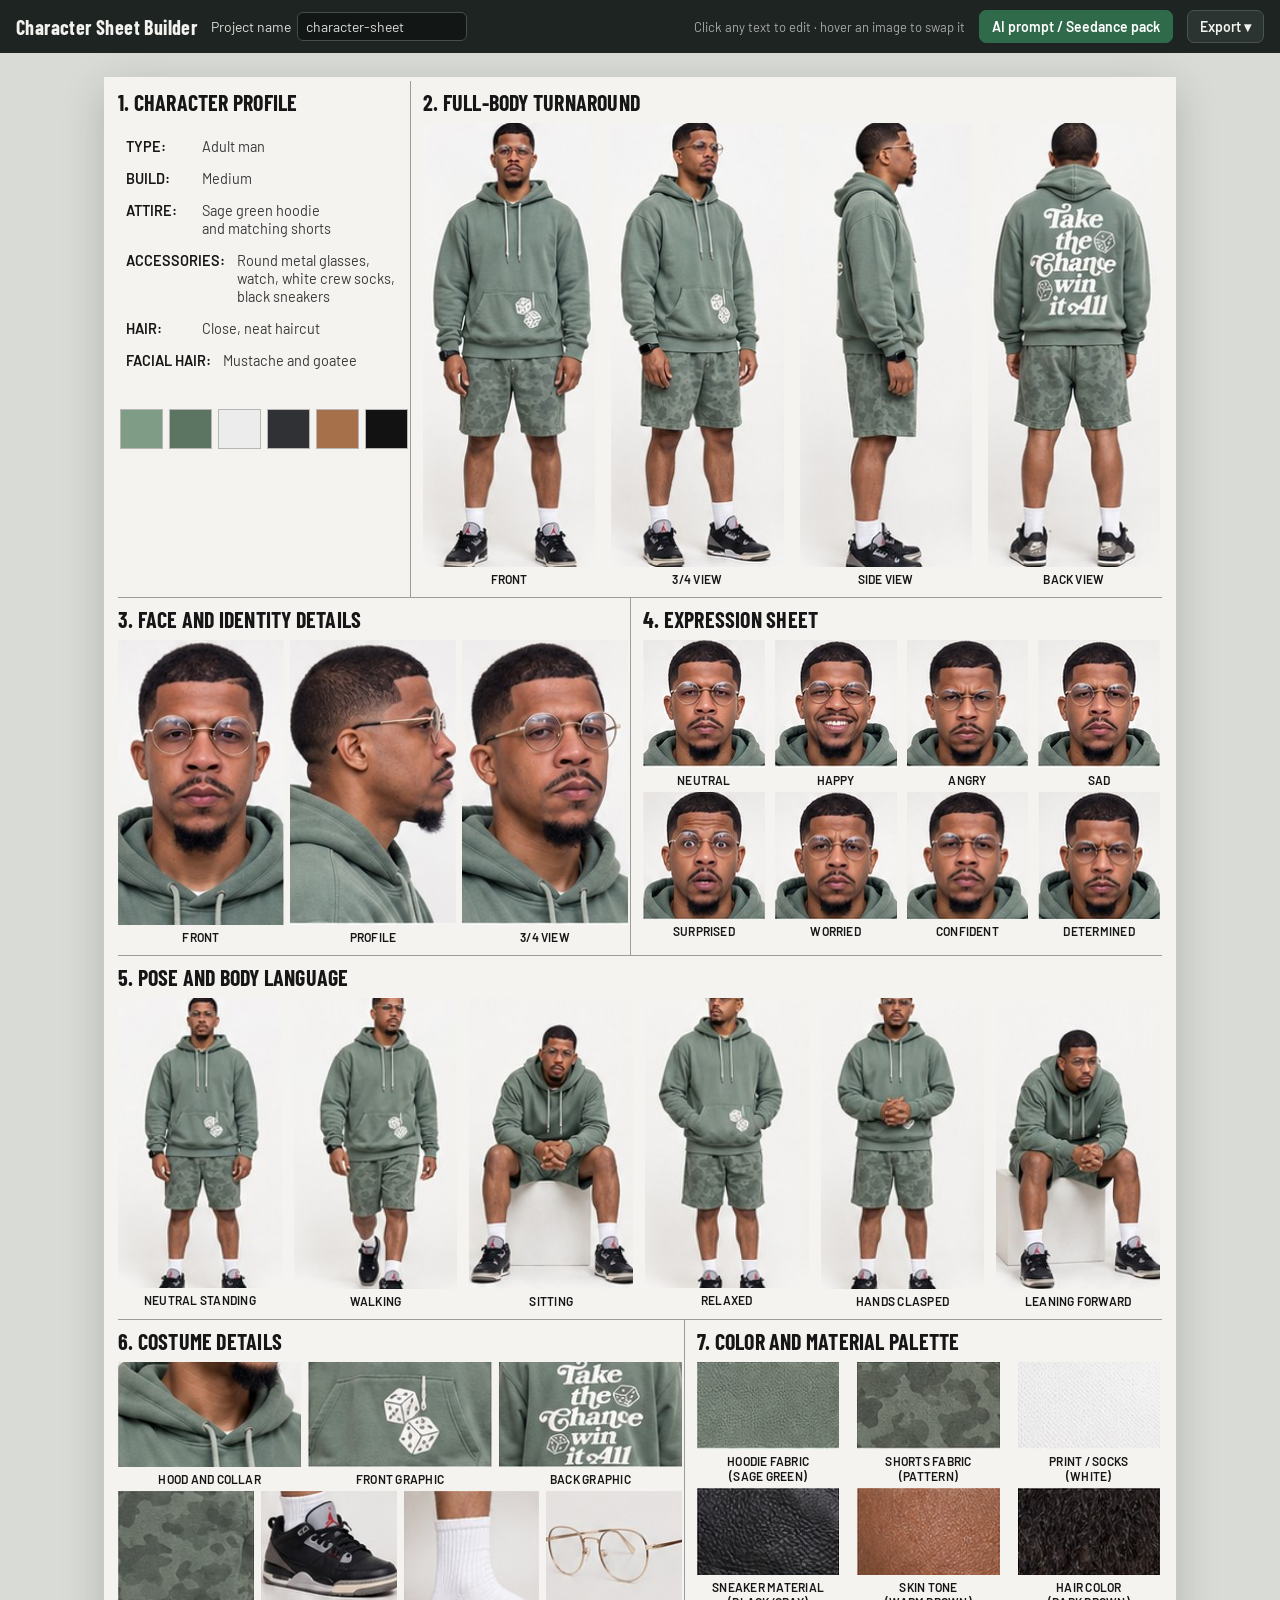
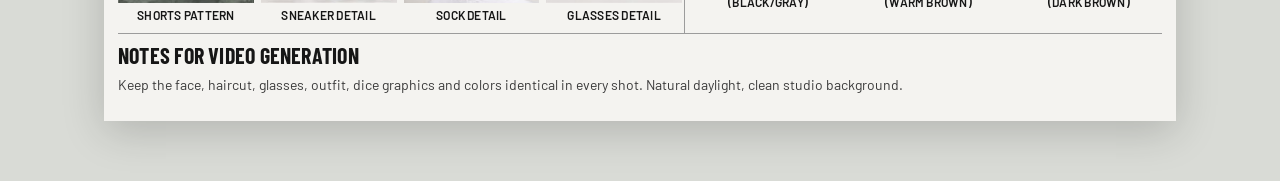
==== character-sheet/index.html @ 3747bf1c "Add editable character reference sheet builder Browser-editable character sheet with swappable image" ====
<!doctype html>
<html lang="en">
<head>
<meta charset="utf-8">
<meta name="viewport" content="width=device-width, initial-scale=1">
<title>Character Sheet Builder</title>
<link rel="preconnect" href="https://fonts.googleapis.com">
<link rel="preconnect" href="https://fonts.gstatic.com" crossorigin>
<link href="https://fonts.googleapis.com/css2?family=Barlow+Condensed:wght@500;600;700&family=Barlow:wght@400;500;600&display=swap" rel="stylesheet">
<link rel="stylesheet" href="styles.css">
</head>
<body>

<!-- ============ TOOLBAR (hidden in PDF / PNG exports) ============ -->
<header class="toolbar no-export">
  <div class="tb-left">
    <strong class="brand">Character Sheet Builder</strong>
    <label class="name-field">Project name
      <input id="projectName" type="text" value="character-sheet" spellcheck="false">
    </label>
  </div>
  <div class="tb-right">
    <span class="hint">Click any text to edit · hover an image to swap it</span>
    <button id="btnPrompt" class="primary">AI prompt / Seedance pack</button>
    <div class="menu">
      <button class="menu-btn">Export ▾</button>
      <div class="menu-list">
        <button id="btnPdf">PDF (Save as PDF)</button>
        <button id="btnPng">PNG image of the sheet</button>
        <button id="btnZip">AI pack (.zip: prompt + JSON + images)</button>
        <hr>
        <button id="btnSave">Save project (.json)</button>
        <button id="btnLoad">Open project (.json)</button>
        <hr>
        <button id="btnReset" class="danger">Reset to template</button>
      </div>
    </div>
  </div>
  <input id="projectFile" type="file" accept=".json,application/json" hidden>
</header>

<main class="stage">
<!-- ===================================================================
     THE SHEET
     - Any element with data-k is editable text (the key is used for saving).
     - Any <figure class="slot"> is a swappable image. Change src to point
       at a different file in /assets if you want a new default image.
     =================================================================== -->
<article id="sheet" class="sheet">

  <!-- ROW 1 : profile + turnaround -->
  <section class="row row-1">
    <div class="cell profile" data-section>
      <h2 data-k="s1-title">1. CHARACTER PROFILE</h2>
      <dl class="profile-list">
        <div><dt data-k="p1-l">TYPE:</dt><dd data-k="p1-v">Adult man</dd></div>
        <div><dt data-k="p2-l">BUILD:</dt><dd data-k="p2-v">Medium</dd></div>
        <div><dt data-k="p3-l">ATTIRE:</dt><dd data-k="p3-v">Sage green hoodie<br>and matching shorts</dd></div>
        <div><dt data-k="p4-l">ACCESSORIES:</dt><dd data-k="p4-v">Round metal glasses, watch, white crew socks, black sneakers</dd></div>
        <div><dt data-k="p5-l">HAIR:</dt><dd data-k="p5-v">Close, neat haircut</dd></div>
        <div><dt data-k="p6-l">FACIAL HAIR:</dt><dd data-k="p6-v">Mustache and goatee</dd></div>
      </dl>
      <div class="swatches" title="Click a swatch to change its color">
        <label><input type="color" data-c="c1" value="#7f9c87"></label>
        <label><input type="color" data-c="c2" value="#5c7562"></label>
        <label><input type="color" data-c="c3" value="#ececec"></label>
        <label><input type="color" data-c="c4" value="#303134"></label>
        <label><input type="color" data-c="c5" value="#a6704a"></label>
        <label><input type="color" data-c="c6" value="#121212"></label>
      </div>
    </div>

    <div class="cell" data-section>
      <h2 data-k="s2-title">2. FULL-BODY TURNAROUND</h2>
      <div class="grid g-turn">
        <figure class="slot" data-id="turn-front"><div class="frame"><img src="assets/turn-front.jpg" alt=""></div><figcaption data-k="turn-front">FRONT</figcaption></figure>
        <figure class="slot" data-id="turn-34"><div class="frame"><img src="assets/turn-34.jpg" alt=""></div><figcaption data-k="turn-34">3/4 VIEW</figcaption></figure>
        <figure class="slot" data-id="turn-side"><div class="frame"><img src="assets/turn-side.jpg" alt=""></div><figcaption data-k="turn-side">SIDE VIEW</figcaption></figure>
        <figure class="slot" data-id="turn-back"><div class="frame"><img src="assets/turn-back.jpg" alt=""></div><figcaption data-k="turn-back">BACK VIEW</figcaption></figure>
      </div>
    </div>
  </section>

  <!-- ROW 2 : face + expressions -->
  <section class="row row-2">
    <div class="cell" data-section>
      <h2 data-k="s3-title">3. FACE AND IDENTITY DETAILS</h2>
      <div class="grid g-face">
        <figure class="slot" data-id="face-front"><div class="frame"><img src="assets/face-front.jpg" alt=""></div><figcaption data-k="face-front">FRONT</figcaption></figure>
        <figure class="slot" data-id="face-profile"><div class="frame"><img src="assets/face-profile.jpg" alt=""></div><figcaption data-k="face-profile">PROFILE</figcaption></figure>
        <figure class="slot" data-id="face-34"><div class="frame"><img src="assets/face-34.jpg" alt=""></div><figcaption data-k="face-34">3/4 VIEW</figcaption></figure>
      </div>
    </div>

    <div class="cell" data-section>
      <h2 data-k="s4-title">4. EXPRESSION SHEET</h2>
      <div class="grid g-expr">
        <figure class="slot" data-id="expr-neutral"><div class="frame"><img src="assets/expr-neutral.jpg" alt=""></div><figcaption data-k="expr-neutral">NEUTRAL</figcaption></figure>
        <figure class="slot" data-id="expr-happy"><div class="frame"><img src="assets/expr-happy.jpg" alt=""></div><figcaption data-k="expr-happy">HAPPY</figcaption></figure>
        <figure class="slot" data-id="expr-angry"><div class="frame"><img src="assets/expr-angry.jpg" alt=""></div><figcaption data-k="expr-angry">ANGRY</figcaption></figure>
        <figure class="slot" data-id="expr-sad"><div class="frame"><img src="assets/expr-sad.jpg" alt=""></div><figcaption data-k="expr-sad">SAD</figcaption></figure>
        <figure class="slot" data-id="expr-surprised"><div class="frame"><img src="assets/expr-surprised.jpg" alt=""></div><figcaption data-k="expr-surprised">SURPRISED</figcaption></figure>
        <figure class="slot" data-id="expr-worried"><div class="frame"><img src="assets/expr-worried.jpg" alt=""></div><figcaption data-k="expr-worried">WORRIED</figcaption></figure>
        <figure class="slot" data-id="expr-confident"><div class="frame"><img src="assets/expr-confident.jpg" alt=""></div><figcaption data-k="expr-confident">CONFIDENT</figcaption></figure>
        <figure class="slot" data-id="expr-determined"><div class="frame"><img src="assets/expr-determined.jpg" alt=""></div><figcaption data-k="expr-determined">DETERMINED</figcaption></figure>
      </div>
    </div>
  </section>

  <!-- ROW 3 : poses -->
  <section class="row row-3">
    <div class="cell" data-section>
      <h2 data-k="s5-title">5. POSE AND BODY LANGUAGE</h2>
      <div class="grid g-pose">
        <figure class="slot" data-id="pose-neutral"><div class="frame"><img src="assets/pose-neutral.jpg" alt=""></div><figcaption data-k="pose-neutral">NEUTRAL STANDING</figcaption></figure>
        <figure class="slot" data-id="pose-walking"><div class="frame"><img src="assets/pose-walking.jpg" alt=""></div><figcaption data-k="pose-walking">WALKING</figcaption></figure>
        <figure class="slot" data-id="pose-sitting"><div class="frame"><img src="assets/pose-sitting.jpg" alt=""></div><figcaption data-k="pose-sitting">SITTING</figcaption></figure>
        <figure class="slot" data-id="pose-relaxed"><div class="frame"><img src="assets/pose-relaxed.jpg" alt=""></div><figcaption data-k="pose-relaxed">RELAXED</figcaption></figure>
        <figure class="slot" data-id="pose-clasped"><div class="frame"><img src="assets/pose-clasped.jpg" alt=""></div><figcaption data-k="pose-clasped">HANDS CLASPED</figcaption></figure>
        <figure class="slot" data-id="pose-leaning"><div class="frame"><img src="assets/pose-leaning.jpg" alt=""></div><figcaption data-k="pose-leaning">LEANING FORWARD</figcaption></figure>
      </div>
    </div>
  </section>

  <!-- ROW 4 : costume + materials -->
  <section class="row row-4">
    <div class="cell" data-section>
      <h2 data-k="s6-title">6. COSTUME DETAILS</h2>
      <div class="grid g-cost-a">
        <figure class="slot" data-id="cost-hood"><div class="frame"><img src="assets/cost-hood.jpg" alt=""></div><figcaption data-k="cost-hood">HOOD AND COLLAR</figcaption></figure>
        <figure class="slot" data-id="cost-frontgfx"><div class="frame"><img src="assets/cost-frontgfx.jpg" alt=""></div><figcaption data-k="cost-frontgfx">FRONT GRAPHIC</figcaption></figure>
        <figure class="slot" data-id="cost-backgfx"><div class="frame"><img src="assets/cost-backgfx.jpg" alt=""></div><figcaption data-k="cost-backgfx">BACK GRAPHIC</figcaption></figure>
      </div>
      <div class="grid g-cost-b">
        <figure class="slot" data-id="cost-shorts"><div class="frame"><img src="assets/cost-shorts.jpg" alt=""></div><figcaption data-k="cost-shorts">SHORTS PATTERN</figcaption></figure>
        <figure class="slot" data-id="cost-sneaker"><div class="frame"><img src="assets/cost-sneaker.jpg" alt=""></div><figcaption data-k="cost-sneaker">SNEAKER DETAIL</figcaption></figure>
        <figure class="slot" data-id="cost-sock"><div class="frame"><img src="assets/cost-sock.jpg" alt=""></div><figcaption data-k="cost-sock">SOCK DETAIL</figcaption></figure>
        <figure class="slot" data-id="cost-glasses"><div class="frame"><img src="assets/cost-glasses.jpg" alt=""></div><figcaption data-k="cost-glasses">GLASSES DETAIL</figcaption></figure>
      </div>
    </div>

    <div class="cell" data-section>
      <h2 data-k="s7-title">7. COLOR AND MATERIAL PALETTE</h2>
      <div class="grid g-mat">
        <figure class="slot" data-id="mat-hoodie"><div class="frame"><img src="assets/mat-hoodie.jpg" alt=""></div><figcaption data-k="mat-hoodie">HOODIE FABRIC<br>(SAGE GREEN)</figcaption></figure>
        <figure class="slot" data-id="mat-shorts"><div class="frame"><img src="assets/mat-shorts.jpg" alt=""></div><figcaption data-k="mat-shorts">SHORTS FABRIC<br>(PATTERN)</figcaption></figure>
        <figure class="slot" data-id="mat-print"><div class="frame"><img src="assets/mat-print.jpg" alt=""></div><figcaption data-k="mat-print">PRINT / SOCKS<br>(WHITE)</figcaption></figure>
        <figure class="slot" data-id="mat-sneaker"><div class="frame"><img src="assets/mat-sneaker.jpg" alt=""></div><figcaption data-k="mat-sneaker">SNEAKER MATERIAL<br>(BLACK/GRAY)</figcaption></figure>
        <figure class="slot" data-id="mat-skin"><div class="frame"><img src="assets/mat-skin.jpg" alt=""></div><figcaption data-k="mat-skin">SKIN TONE<br>(WARM BROWN)</figcaption></figure>
        <figure class="slot" data-id="mat-hair"><div class="frame"><img src="assets/mat-hair.jpg" alt=""></div><figcaption data-k="mat-hair">HAIR COLOR<br>(DARK BROWN)</figcaption></figure>
      </div>
    </div>
  </section>

  <!-- Optional notes block: included in the AI prompt. Delete the text to hide it. -->
  <section class="row row-notes">
    <div class="cell">
      <h2 data-k="notes-title">NOTES FOR VIDEO GENERATION</h2>
      <p class="notes" data-k="notes">Keep the face, haircut, glasses, outfit, dice graphics and colors identical in every shot. Natural daylight, clean studio background.</p>
    </div>
  </section>
</article>
</main>

<!-- ============ AI PROMPT DIALOG ============ -->
<dialog id="promptDialog" class="no-export">
  <form method="dialog" class="dlg">
    <header>
      <h3>AI prompt &amp; Seedance pack</h3>
      <button value="close" class="x" aria-label="Close">✕</button>
    </header>
    <p class="dlg-help">Generated from the sheet. Edit freely before copying. The <b>AI pack</b> zip contains this prompt as
      <code>prompt.md</code>, structured data as <code>character.json</code>, every image as a separate file in <code>images/</code>,
      and the full sheet as <code>sheet.png</code> — upload the images as reference images and paste the prompt.</p>
    <textarea id="promptText" spellcheck="false"></textarea>
    <footer>
      <button type="button" id="dlgCopy">Copy prompt</button>
      <button type="button" id="dlgMd">Download prompt.md</button>
      <button type="button" id="dlgJson">Download character.json</button>
      <button type="button" id="dlgZip" class="primary">Download AI pack (.zip)</button>
    </footer>
  </form>
</dialog>

<div id="toast" class="toast no-export" role="status"></div>
<input id="imageFile" type="file" accept="image/*" hidden>

<!-- Export helpers (bundled locally so everything works offline) -->
<script src="vendor/html2canvas.min.js" defer></script>
<script src="vendor/jszip.min.js" defer></script>
<script src="app.js" defer></script>
</body>
</html>
---- character-sheet/styles.css ----
/* ==========================================================
   Character Sheet Builder — styles
   Tweak the tokens below to restyle the whole sheet.
   ========================================================== */
:root {
  --sheet-bg: #f4f3f0;
  --ink: #161616;
  --muted: #3a3a3a;
  --rule: #9c9c9c;
  --accent: #2f6b4a;
  --danger: #c0392b;
  --ui-bg: #1d2421;
  --ui-fg: #f2f2ef;
  --page-bg: #d9dbd6;
  --head-font: "Barlow Condensed", "Arial Narrow", Arial, sans-serif;
  --body-font: "Barlow", "Helvetica Neue", Arial, sans-serif;
  --sheet-w: 1072px;
}
@media (prefers-color-scheme: dark) {
  :root { --page-bg: #2a2e2c; }
}

* { box-sizing: border-box; }
html, body { margin: 0; }
body {
  background: var(--page-bg);
  font-family: var(--body-font);
  color: var(--ink);
}

/* ---------------- Toolbar ---------------- */
.toolbar {
  position: sticky; top: 0; z-index: 50;
  display: flex; flex-wrap: wrap; gap: 10px 16px;
  justify-content: space-between; align-items: center;
  padding: 10px 16px;
  background: var(--ui-bg); color: var(--ui-fg);
  font-size: 14px;
}
.tb-left, .tb-right { display: flex; flex-wrap: wrap; gap: 10px 14px; align-items: center; }
.brand { font-family: var(--head-font); font-size: 20px; letter-spacing: .02em; }
.name-field { display: flex; gap: 6px; align-items: center; opacity: .9; }
.name-field input {
  width: 170px; padding: 5px 8px; border-radius: 6px;
  border: 1px solid #4a544f; background: #111614; color: var(--ui-fg); font: inherit;
}
.hint { opacity: .65; font-size: 13px; }
.toolbar button, .dlg button {
  font: inherit; font-weight: 600; cursor: pointer;
  padding: 7px 12px; border-radius: 7px;
  border: 1px solid #4a544f; background: #2b3430; color: var(--ui-fg);
}
.toolbar button:hover, .dlg button:hover { background: #36413c; }
button.primary { background: var(--accent); border-color: var(--accent); color: #fff; }
button.primary:hover { background: #3a7f59; }
.menu { position: relative; }
.menu-list {
  display: none; position: absolute; right: 0; top: calc(100% + 6px);
  min-width: 270px; padding: 6px;
  background: #222a26; border: 1px solid #4a544f; border-radius: 9px;
  box-shadow: 0 12px 30px rgba(0,0,0,.35);
}
.menu.open .menu-list { display: grid; gap: 2px; }
.menu-list button { text-align: left; border: 0; background: transparent; font-weight: 500; }
.menu-list button.danger { color: #ff8a7a; }
.menu-list hr { border: 0; border-top: 1px solid #3c4642; margin: 4px 0; width: 100%; }

/* ---------------- Stage / Sheet ---------------- */
.stage { padding: 24px 16px 60px; display: flex; justify-content: center; }
.sheet {
  width: var(--sheet-w);
  background: var(--sheet-bg);
  padding: 4px 14px 14px;
  box-shadow: 0 10px 40px rgba(0,0,0,.18);
  print-color-adjust: exact; -webkit-print-color-adjust: exact;
}

.row { display: grid; border-bottom: 1px solid var(--rule); }
.row:last-child { border-bottom: 0; }
.row-1 { grid-template-columns: 292px 1fr; }
.row-2 { grid-template-columns: 512px 1fr; }
.row-3 { grid-template-columns: 1fr; }
.row-4 { grid-template-columns: 566px 1fr; border-bottom: 0; }
.row-notes { grid-template-columns: 1fr; border-top: 1px solid var(--rule); }
.row > .cell + .cell { border-left: 1px solid var(--rule); }
.cell { padding: 6px 2px 10px 0; }
.cell + .cell { padding-left: 12px; }

h2 {
  font-family: var(--head-font); font-weight: 700;
  font-size: 22px; letter-spacing: .01em;
  margin: 2px 0 8px; text-transform: none;
}

/* Profile */
.profile-list { margin: 22px 0 0 8px; display: grid; gap: 14px; font-size: 14.5px; }
.profile-list > div { display: grid; grid-template-columns: auto 1fr; gap: 12px; align-items: start; }
.profile-list dt { font-weight: 600; min-width: 64px; }
.profile-list dd { margin: 0; color: var(--muted); }
.swatches { display: flex; gap: 6px; margin: 40px 0 0 2px; }
.swatches label { position: relative; flex: 1; height: 40px; cursor: pointer; }
.swatches input[type=color] {
  appearance: none; -webkit-appearance: none;
  width: 100%; height: 100%; padding: 0; border: 1px solid rgba(0,0,0,.25); background: none; cursor: pointer;
}
.swatches input[type=color]::-webkit-color-swatch-wrapper { padding: 0; }
.swatches input[type=color]::-webkit-color-swatch { border: 0; }
.swatches input[type=color]::-moz-color-swatch { border: 0; }

/* Grids of image slots */
.grid { display: grid; gap: 8px; }
.g-turn  { grid-template-columns: repeat(4, 1fr); gap: 16px; }
.g-turn .frame  { aspect-ratio: 170 / 438; }
.g-face  { grid-template-columns: repeat(3, 1fr); gap: 6px; }
.g-face .frame  { aspect-ratio: 157 / 270; }
.g-expr  { grid-template-columns: repeat(4, 1fr); gap: 4px 10px; }
.g-expr .frame  { aspect-ratio: 122 / 128; }
.g-pose  { grid-template-columns: repeat(6, 1fr); gap: 12px; }
.g-pose .frame  { aspect-ratio: 150 / 266; }
.g-cost-a { grid-template-columns: repeat(3, 1fr); gap: 7px; }
.g-cost-a .frame { aspect-ratio: 178 / 102; }
.g-cost-b { grid-template-columns: repeat(4, 1fr); gap: 7px; margin-top: 4px; }
.g-cost-b .frame { aspect-ratio: 133 / 110; }
.g-mat   { grid-template-columns: repeat(3, 1fr); gap: 4px 18px; }
.g-mat .frame   { aspect-ratio: 139 / 85; }

/* Slot */
.slot { margin: 0; display: flex; flex-direction: column; min-width: 0; }
.frame { position: relative; overflow: hidden; background: #fff; width: 100%; }
.frame img { display: block; width: 100%; height: 100%; object-fit: cover; object-position: center top; }
.slot.fit-contain .frame img { object-fit: contain; object-position: center; }
figcaption {
  font-size: 12px; font-weight: 600; text-align: center; letter-spacing: .02em;
  margin-top: 5px; line-height: 1.25; text-transform: uppercase;
}

/* Hover controls on images */
.slot-tools {
  position: absolute; top: 6px; right: 6px; display: flex; gap: 5px;
  opacity: 0; transition: opacity .15s;
}
.frame:hover .slot-tools, .frame:focus-within .slot-tools { opacity: 1; }
.slot-tools button {
  width: 30px; height: 30px; border-radius: 50%; border: 0; cursor: pointer;
  display: grid; place-items: center;
  background: rgba(20,20,20,.78); color: #fff;
  box-shadow: 0 2px 6px rgba(0,0,0,.3);
}
.slot-tools button:hover { background: #000; }
.slot-tools button.del:hover { background: var(--danger); }
.slot-tools svg { width: 16px; height: 16px; }

/* Empty slot */
.empty {
  position: absolute; inset: 0; display: none;
  flex-direction: column; align-items: center; justify-content: center; gap: 6px;
  border: 2px dashed #a8aca6; background: #ecece8; color: #6b706a;
  cursor: pointer; font-size: 12px; font-weight: 600; text-align: center; padding: 4px;
}
.empty .plus {
  width: 38px; height: 38px; border-radius: 50%;
  display: grid; place-items: center;
  background: var(--accent); color: #fff; font-size: 26px; line-height: 1;
}
.empty:hover { border-color: var(--accent); color: var(--accent); }
.slot.is-empty img { display: none; }
.slot.is-empty .empty { display: flex; }
.slot.is-empty .slot-tools { display: none; }
.frame.drag { outline: 3px solid var(--accent); outline-offset: -3px; }

/* Editable text affordance */
[data-k] { outline: none; border-radius: 3px; transition: background .12s; }
[data-k]:hover { background: rgba(47,107,74,.10); box-shadow: 0 0 0 1px rgba(47,107,74,.35); cursor: text; }
[data-k]:focus { background: #fff; box-shadow: 0 0 0 2px var(--accent); }
[data-k]:empty::before { content: "…"; color: #aaa; }

.notes { margin: 0 0 4px; font-size: 14px; color: var(--muted); }

/* ---------------- Dialog ---------------- */
dialog { border: 0; border-radius: 12px; padding: 0; width: min(860px, calc(100vw - 32px)); background: var(--ui-bg); color: var(--ui-fg); }
dialog::backdrop { background: rgba(0,0,0,.55); }
.dlg { display: grid; gap: 10px; padding: 16px 18px 18px; }
.dlg header { display: flex; justify-content: space-between; align-items: center; }
.dlg h3 { margin: 0; font-family: var(--head-font); font-size: 22px; }
.dlg .x { border: 0; background: transparent; font-size: 18px; }
.dlg-help { margin: 0; font-size: 13px; opacity: .8; line-height: 1.45; }
.dlg code { background: #111614; padding: 1px 5px; border-radius: 4px; }
#promptText {
  width: 100%; height: 48vh; resize: vertical;
  font: 13px/1.5 ui-monospace, SFMono-Regular, Menlo, Consolas, monospace;
  background: #0f1312; color: #e7ece9; border: 1px solid #4a544f; border-radius: 8px; padding: 12px;
}
.dlg footer { display: flex; flex-wrap: wrap; gap: 8px; justify-content: flex-end; }

/* ---------------- Toast ---------------- */
.toast {
  position: fixed; left: 50%; bottom: 22px; transform: translate(-50%, 20px);
  background: #111; color: #fff; padding: 10px 16px; border-radius: 8px; font-size: 14px;
  opacity: 0; pointer-events: none; transition: .2s; max-width: calc(100vw - 32px); z-index: 99;
}
.toast.show { opacity: 1; transform: translate(-50%, 0); }

/* ---------------- Export / print modes ---------------- */
body.exporting .slot-tools,
body.exporting .slot.is-empty .empty { display: none !important; }
body.exporting [data-k] { background: none !important; box-shadow: none !important; }
body.exporting [data-k]:empty::before { content: ""; }

@media print {
  body { background: #fff; }
  .no-export { display: none !important; }
  .stage { padding: 0; display: block; }
  .sheet { box-shadow: none; zoom: 1 !important; margin: 0; }
  .slot-tools, .slot.is-empty .empty { display: none !important; }
  [data-k] { background: none !important; box-shadow: none !important; }
  [data-k]:empty::before { content: ""; }
}
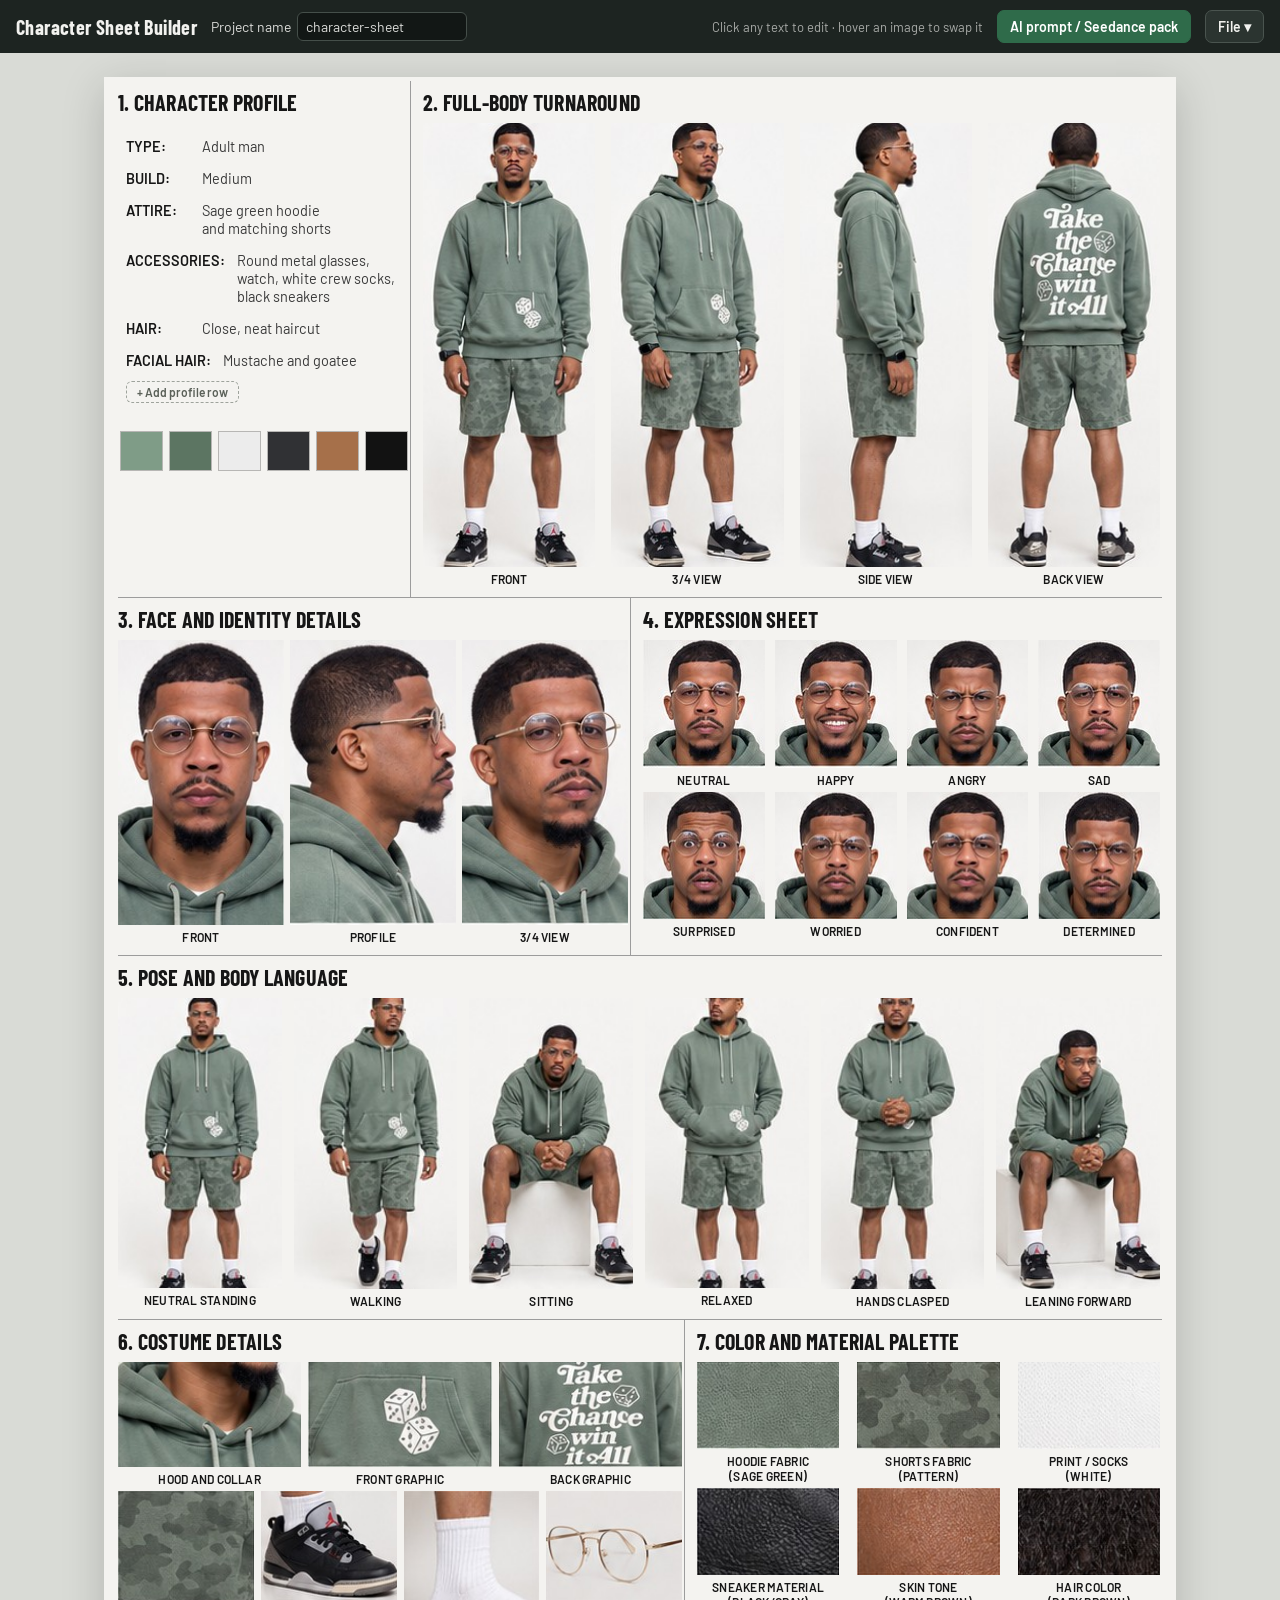
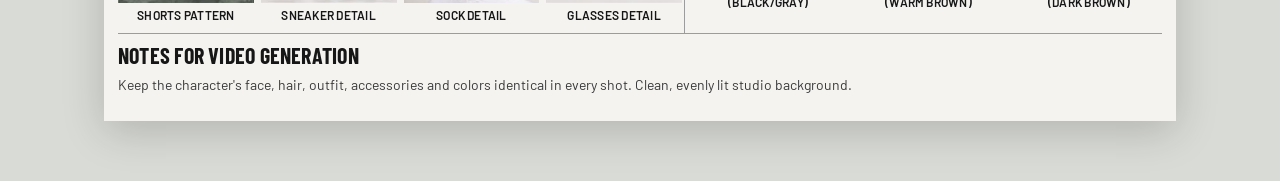
==== commit f344326e: "Make character sheet work as a reusable template Add New blank character, add/remove profile rows, p" ====
--- a/character-sheet/index.html
+++ b/character-sheet/index.html
@@ -23,8 +23,10 @@
     <span class="hint">Click any text to edit · hover an image to swap it</span>
     <button id="btnPrompt" class="primary">AI prompt / Seedance pack</button>
     <div class="menu">
-      <button class="menu-btn">Export ▾</button>
+      <button class="menu-btn">File ▾</button>
       <div class="menu-list">
+        <button id="btnBlank">New blank character</button>
+        <hr>
         <button id="btnPdf">PDF (Save as PDF)</button>
         <button id="btnPng">PNG image of the sheet</button>
         <button id="btnZip">AI pack (.zip: prompt + JSON + images)</button>
@@ -32,7 +34,7 @@
         <button id="btnSave">Save project (.json)</button>
         <button id="btnLoad">Open project (.json)</button>
         <hr>
-        <button id="btnReset" class="danger">Reset to template</button>
+        <button id="btnReset" class="danger">Reset to sample character</button>
       </div>
     </div>
   </div>
@@ -52,13 +54,14 @@
   <section class="row row-1">
     <div class="cell profile" data-section>
       <h2 data-k="s1-title">1. CHARACTER PROFILE</h2>
+      <!-- Profile rows: add/remove in the browser, or edit these defaults here. -->
       <dl class="profile-list">
-        <div><dt data-k="p1-l">TYPE:</dt><dd data-k="p1-v">Adult man</dd></div>
-        <div><dt data-k="p2-l">BUILD:</dt><dd data-k="p2-v">Medium</dd></div>
-        <div><dt data-k="p3-l">ATTIRE:</dt><dd data-k="p3-v">Sage green hoodie<br>and matching shorts</dd></div>
-        <div><dt data-k="p4-l">ACCESSORIES:</dt><dd data-k="p4-v">Round metal glasses, watch, white crew socks, black sneakers</dd></div>
-        <div><dt data-k="p5-l">HAIR:</dt><dd data-k="p5-v">Close, neat haircut</dd></div>
-        <div><dt data-k="p6-l">FACIAL HAIR:</dt><dd data-k="p6-v">Mustache and goatee</dd></div>
+        <div><dt>TYPE:</dt><dd>Adult man</dd></div>
+        <div><dt>BUILD:</dt><dd>Medium</dd></div>
+        <div><dt>ATTIRE:</dt><dd>Sage green hoodie<br>and matching shorts</dd></div>
+        <div><dt>ACCESSORIES:</dt><dd>Round metal glasses, watch, white crew socks, black sneakers</dd></div>
+        <div><dt>HAIR:</dt><dd>Close, neat haircut</dd></div>
+        <div><dt>FACIAL HAIR:</dt><dd>Mustache and goatee</dd></div>
       </dl>
       <div class="swatches" title="Click a swatch to change its color">
         <label><input type="color" data-c="c1" value="#7f9c87"></label>
@@ -127,27 +130,27 @@
     <div class="cell" data-section>
       <h2 data-k="s6-title">6. COSTUME DETAILS</h2>
       <div class="grid g-cost-a">
-        <figure class="slot" data-id="cost-hood"><div class="frame"><img src="assets/cost-hood.jpg" alt=""></div><figcaption data-k="cost-hood">HOOD AND COLLAR</figcaption></figure>
-        <figure class="slot" data-id="cost-frontgfx"><div class="frame"><img src="assets/cost-frontgfx.jpg" alt=""></div><figcaption data-k="cost-frontgfx">FRONT GRAPHIC</figcaption></figure>
-        <figure class="slot" data-id="cost-backgfx"><div class="frame"><img src="assets/cost-backgfx.jpg" alt=""></div><figcaption data-k="cost-backgfx">BACK GRAPHIC</figcaption></figure>
+        <figure class="slot" data-id="cost-hood"><div class="frame"><img src="assets/cost-hood.jpg" alt=""></div><figcaption data-k="cost-hood" data-ph="DETAIL NAME">HOOD AND COLLAR</figcaption></figure>
+        <figure class="slot" data-id="cost-frontgfx"><div class="frame"><img src="assets/cost-frontgfx.jpg" alt=""></div><figcaption data-k="cost-frontgfx" data-ph="DETAIL NAME">FRONT GRAPHIC</figcaption></figure>
+        <figure class="slot" data-id="cost-backgfx"><div class="frame"><img src="assets/cost-backgfx.jpg" alt=""></div><figcaption data-k="cost-backgfx" data-ph="DETAIL NAME">BACK GRAPHIC</figcaption></figure>
       </div>
       <div class="grid g-cost-b">
-        <figure class="slot" data-id="cost-shorts"><div class="frame"><img src="assets/cost-shorts.jpg" alt=""></div><figcaption data-k="cost-shorts">SHORTS PATTERN</figcaption></figure>
-        <figure class="slot" data-id="cost-sneaker"><div class="frame"><img src="assets/cost-sneaker.jpg" alt=""></div><figcaption data-k="cost-sneaker">SNEAKER DETAIL</figcaption></figure>
-        <figure class="slot" data-id="cost-sock"><div class="frame"><img src="assets/cost-sock.jpg" alt=""></div><figcaption data-k="cost-sock">SOCK DETAIL</figcaption></figure>
-        <figure class="slot" data-id="cost-glasses"><div class="frame"><img src="assets/cost-glasses.jpg" alt=""></div><figcaption data-k="cost-glasses">GLASSES DETAIL</figcaption></figure>
+        <figure class="slot" data-id="cost-shorts"><div class="frame"><img src="assets/cost-shorts.jpg" alt=""></div><figcaption data-k="cost-shorts" data-ph="DETAIL NAME">SHORTS PATTERN</figcaption></figure>
+        <figure class="slot" data-id="cost-sneaker"><div class="frame"><img src="assets/cost-sneaker.jpg" alt=""></div><figcaption data-k="cost-sneaker" data-ph="DETAIL NAME">SNEAKER DETAIL</figcaption></figure>
+        <figure class="slot" data-id="cost-sock"><div class="frame"><img src="assets/cost-sock.jpg" alt=""></div><figcaption data-k="cost-sock" data-ph="DETAIL NAME">SOCK DETAIL</figcaption></figure>
+        <figure class="slot" data-id="cost-glasses"><div class="frame"><img src="assets/cost-glasses.jpg" alt=""></div><figcaption data-k="cost-glasses" data-ph="DETAIL NAME">GLASSES DETAIL</figcaption></figure>
       </div>
     </div>
 
     <div class="cell" data-section>
       <h2 data-k="s7-title">7. COLOR AND MATERIAL PALETTE</h2>
       <div class="grid g-mat">
-        <figure class="slot" data-id="mat-hoodie"><div class="frame"><img src="assets/mat-hoodie.jpg" alt=""></div><figcaption data-k="mat-hoodie">HOODIE FABRIC<br>(SAGE GREEN)</figcaption></figure>
-        <figure class="slot" data-id="mat-shorts"><div class="frame"><img src="assets/mat-shorts.jpg" alt=""></div><figcaption data-k="mat-shorts">SHORTS FABRIC<br>(PATTERN)</figcaption></figure>
-        <figure class="slot" data-id="mat-print"><div class="frame"><img src="assets/mat-print.jpg" alt=""></div><figcaption data-k="mat-print">PRINT / SOCKS<br>(WHITE)</figcaption></figure>
-        <figure class="slot" data-id="mat-sneaker"><div class="frame"><img src="assets/mat-sneaker.jpg" alt=""></div><figcaption data-k="mat-sneaker">SNEAKER MATERIAL<br>(BLACK/GRAY)</figcaption></figure>
-        <figure class="slot" data-id="mat-skin"><div class="frame"><img src="assets/mat-skin.jpg" alt=""></div><figcaption data-k="mat-skin">SKIN TONE<br>(WARM BROWN)</figcaption></figure>
-        <figure class="slot" data-id="mat-hair"><div class="frame"><img src="assets/mat-hair.jpg" alt=""></div><figcaption data-k="mat-hair">HAIR COLOR<br>(DARK BROWN)</figcaption></figure>
+        <figure class="slot" data-id="mat-hoodie"><div class="frame"><img src="assets/mat-hoodie.jpg" alt=""></div><figcaption data-k="mat-hoodie" data-ph="MATERIAL (COLOR)">HOODIE FABRIC<br>(SAGE GREEN)</figcaption></figure>
+        <figure class="slot" data-id="mat-shorts"><div class="frame"><img src="assets/mat-shorts.jpg" alt=""></div><figcaption data-k="mat-shorts" data-ph="MATERIAL (COLOR)">SHORTS FABRIC<br>(PATTERN)</figcaption></figure>
+        <figure class="slot" data-id="mat-print"><div class="frame"><img src="assets/mat-print.jpg" alt=""></div><figcaption data-k="mat-print" data-ph="MATERIAL (COLOR)">PRINT / SOCKS<br>(WHITE)</figcaption></figure>
+        <figure class="slot" data-id="mat-sneaker"><div class="frame"><img src="assets/mat-sneaker.jpg" alt=""></div><figcaption data-k="mat-sneaker" data-ph="MATERIAL (COLOR)">SNEAKER MATERIAL<br>(BLACK/GRAY)</figcaption></figure>
+        <figure class="slot" data-id="mat-skin"><div class="frame"><img src="assets/mat-skin.jpg" alt=""></div><figcaption data-k="mat-skin" data-ph="MATERIAL (COLOR)">SKIN TONE<br>(WARM BROWN)</figcaption></figure>
+        <figure class="slot" data-id="mat-hair"><div class="frame"><img src="assets/mat-hair.jpg" alt=""></div><figcaption data-k="mat-hair" data-ph="MATERIAL (COLOR)">HAIR COLOR<br>(DARK BROWN)</figcaption></figure>
       </div>
     </div>
   </section>
@@ -156,7 +159,7 @@
   <section class="row row-notes">
     <div class="cell">
       <h2 data-k="notes-title">NOTES FOR VIDEO GENERATION</h2>
-      <p class="notes" data-k="notes">Keep the face, haircut, glasses, outfit, dice graphics and colors identical in every shot. Natural daylight, clean studio background.</p>
+      <p class="notes" data-k="notes" data-ph="Anything the video model should always keep or avoid (lighting, style, props)…">Keep the character's face, hair, outfit, accessories and colors identical in every shot. Clean, evenly lit studio background.</p>
     </div>
   </section>
 </article>
--- a/character-sheet/styles.css
+++ b/character-sheet/styles.css
@@ -97,7 +97,21 @@
 .profile-list > div { display: grid; grid-template-columns: auto 1fr; gap: 12px; align-items: start; }
 .profile-list dt { font-weight: 600; min-width: 64px; }
 .profile-list dd { margin: 0; color: var(--muted); }
-.swatches { display: flex; gap: 6px; margin: 40px 0 0 2px; }
+.profile-list > div { position: relative; }
+.row-del {
+  position: absolute; left: -22px; top: 0; width: 18px; height: 18px; padding: 0;
+  border: 0; border-radius: 50%; background: #c9cbc6; color: #333; font-size: 12px; line-height: 18px;
+  cursor: pointer; opacity: 0; transition: opacity .15s;
+}
+.profile-list > div:hover .row-del, .row-del:focus { opacity: 1; }
+.row-del:hover { background: var(--danger); color: #fff; }
+.add-row {
+  margin: 12px 0 0 8px; padding: 3px 10px; font: 600 12px var(--body-font);
+  border: 1px dashed #9ea39c; border-radius: 6px; background: transparent; color: #5b6159; cursor: pointer;
+}
+.add-row:hover { border-color: var(--accent); color: var(--accent); }
+body.exporting .row-del, body.exporting .add-row { display: none !important; }
+.swatches { display: flex; gap: 6px; margin: 28px 0 0 2px; }
 .swatches label { position: relative; flex: 1; height: 40px; cursor: pointer; }
 .swatches input[type=color] {
   appearance: none; -webkit-appearance: none;
@@ -169,10 +183,10 @@
 .frame.drag { outline: 3px solid var(--accent); outline-offset: -3px; }
 
 /* Editable text affordance */
-[data-k] { outline: none; border-radius: 3px; transition: background .12s; }
-[data-k]:hover { background: rgba(47,107,74,.10); box-shadow: 0 0 0 1px rgba(47,107,74,.35); cursor: text; }
-[data-k]:focus { background: #fff; box-shadow: 0 0 0 2px var(--accent); }
-[data-k]:empty::before { content: "…"; color: #aaa; }
+.ed { outline: none; border-radius: 3px; transition: background .12s; }
+.ed:hover { background: rgba(47,107,74,.10); box-shadow: 0 0 0 1px rgba(47,107,74,.35); cursor: text; }
+.ed:focus { background: #fff; box-shadow: 0 0 0 2px var(--accent); }
+.ed:empty::before { content: attr(data-ph); color: #9a9e98; font-style: italic; }
 
 .notes { margin: 0 0 4px; font-size: 14px; color: var(--muted); }
 
@@ -203,8 +217,8 @@
 /* ---------------- Export / print modes ---------------- */
 body.exporting .slot-tools,
 body.exporting .slot.is-empty .empty { display: none !important; }
-body.exporting [data-k] { background: none !important; box-shadow: none !important; }
-body.exporting [data-k]:empty::before { content: ""; }
+body.exporting .ed { background: none !important; box-shadow: none !important; }
+body.exporting .ed:empty::before { content: ""; }
 
 @media print {
   body { background: #fff; }
@@ -212,6 +226,7 @@
   .stage { padding: 0; display: block; }
   .sheet { box-shadow: none; zoom: 1 !important; margin: 0; }
   .slot-tools, .slot.is-empty .empty { display: none !important; }
-  [data-k] { background: none !important; box-shadow: none !important; }
-  [data-k]:empty::before { content: ""; }
-}
+  .ed { background: none !important; box-shadow: none !important; }
+  .ed:empty::before { content: ""; }
+  .row-tools, .add-row { display: none !important; }
+}
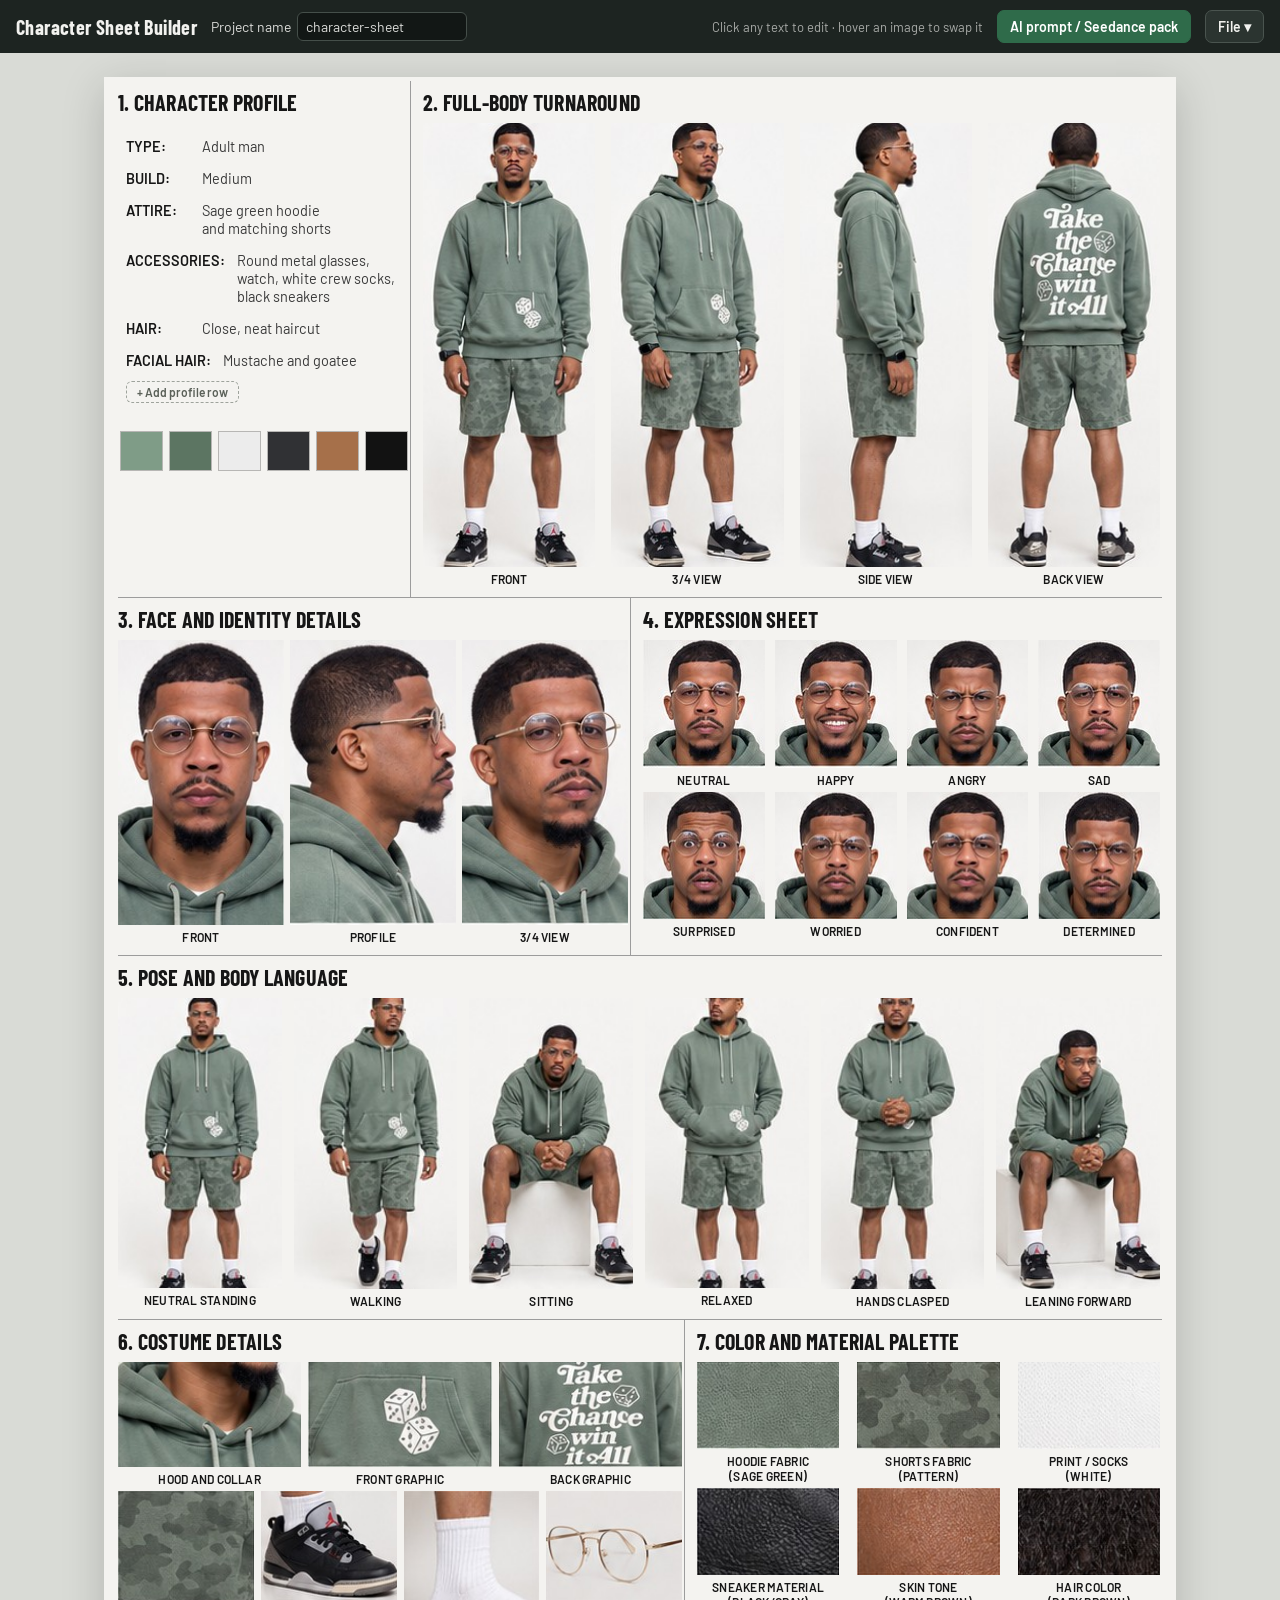
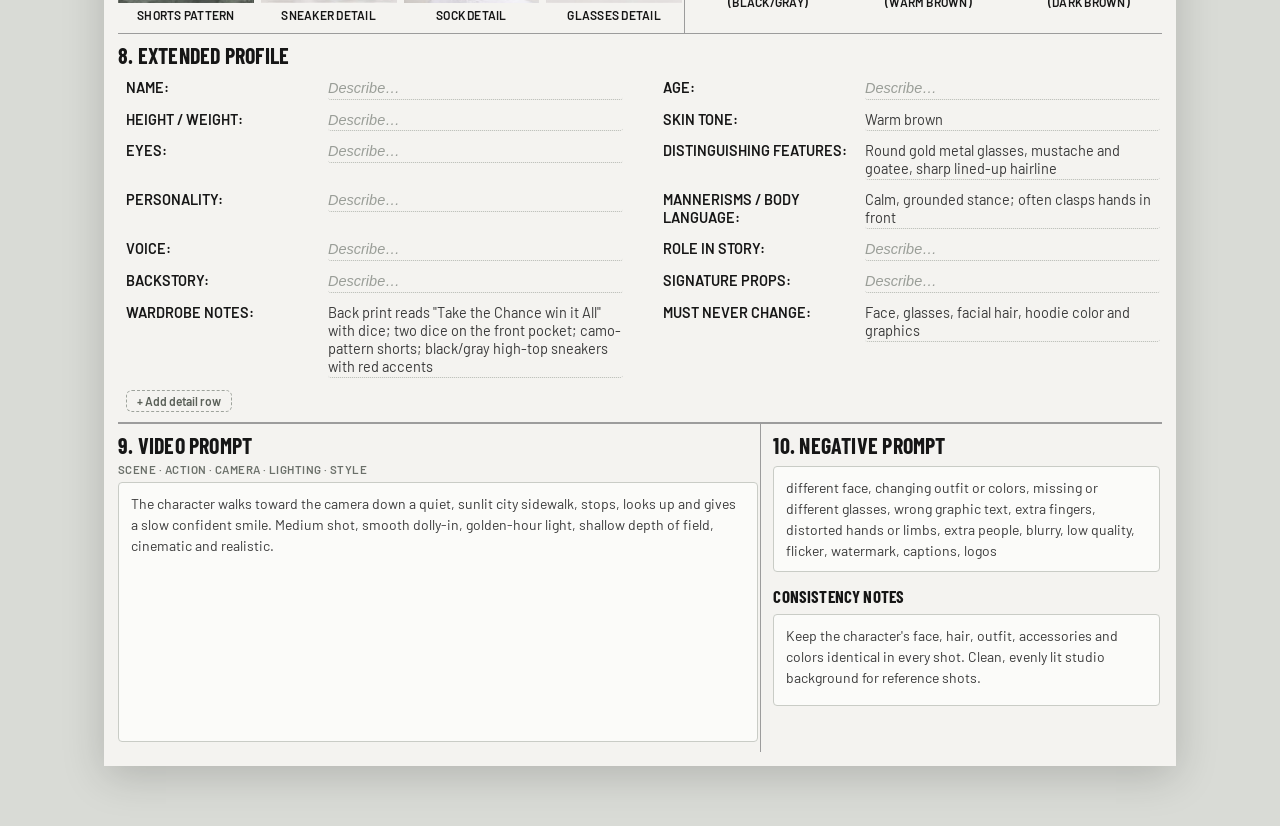
==== commit 6d9feb2c: "Add extended profile, video prompt and negative prompt sections Co-Authored-By: Claude Opus 5.5 <nor" ====
--- a/character-sheet/index.html
+++ b/character-sheet/index.html
@@ -55,7 +55,7 @@
     <div class="cell profile" data-section>
       <h2 data-k="s1-title">1. CHARACTER PROFILE</h2>
       <!-- Profile rows: add/remove in the browser, or edit these defaults here. -->
-      <dl class="profile-list">
+      <dl class="profile-list" data-list="core" data-add="+ Add profile row">
         <div><dt>TYPE:</dt><dd>Adult man</dd></div>
         <div><dt>BUILD:</dt><dd>Medium</dd></div>
         <div><dt>ATTIRE:</dt><dd>Sage green hoodie<br>and matching shorts</dd></div>
@@ -155,11 +155,41 @@
     </div>
   </section>
 
-  <!-- Optional notes block: included in the AI prompt. Delete the text to hide it. -->
-  <section class="row row-notes">
+  <!-- ROW 5 : extended profile (add / remove rows in the browser) -->
+  <section class="row row-details">
     <div class="cell">
-      <h2 data-k="notes-title">NOTES FOR VIDEO GENERATION</h2>
-      <p class="notes" data-k="notes" data-ph="Anything the video model should always keep or avoid (lighting, style, props)…">Keep the character's face, hair, outfit, accessories and colors identical in every shot. Clean, evenly lit studio background.</p>
+      <h2 data-k="s8-title">8. EXTENDED PROFILE</h2>
+      <dl class="profile-list details-list" data-list="details" data-add="+ Add detail row">
+        <div><dt>NAME:</dt><dd></dd></div>
+        <div><dt>AGE:</dt><dd></dd></div>
+        <div><dt>HEIGHT / WEIGHT:</dt><dd></dd></div>
+        <div><dt>SKIN TONE:</dt><dd>Warm brown</dd></div>
+        <div><dt>EYES:</dt><dd></dd></div>
+        <div><dt>DISTINGUISHING FEATURES:</dt><dd>Round gold metal glasses, mustache and goatee, sharp lined-up hairline</dd></div>
+        <div><dt>PERSONALITY:</dt><dd></dd></div>
+        <div><dt>MANNERISMS / BODY LANGUAGE:</dt><dd>Calm, grounded stance; often clasps hands in front</dd></div>
+        <div><dt>VOICE:</dt><dd></dd></div>
+        <div><dt>ROLE IN STORY:</dt><dd></dd></div>
+        <div><dt>BACKSTORY:</dt><dd></dd></div>
+        <div><dt>SIGNATURE PROPS:</dt><dd></dd></div>
+        <div><dt>WARDROBE NOTES:</dt><dd>Back print reads "Take the Chance win it All" with dice; two dice on the front pocket; camo-pattern shorts; black/gray high-top sneakers with red accents</dd></div>
+        <div><dt>MUST NEVER CHANGE:</dt><dd>Face, glasses, facial hair, hoodie color and graphics</dd></div>
+      </dl>
+    </div>
+  </section>
+
+  <!-- ROW 6 : prompt + negative prompt (both go into the AI pack) -->
+  <section class="row row-prompt">
+    <div class="cell">
+      <h2 data-k="s9-title">9. VIDEO PROMPT</h2>
+      <div class="field-label" data-k="prompt-label">SCENE · ACTION · CAMERA · LIGHTING · STYLE</div>
+      <div class="field-box big" data-k="scene-prompt" data-ph="Describe the shot: where the character is, what they do, camera movement, lighting, mood, style, duration…">The character walks toward the camera down a quiet, sunlit city sidewalk, stops, looks up and gives a slow confident smile. Medium shot, smooth dolly-in, golden-hour light, shallow depth of field, cinematic and realistic.</div>
+    </div>
+    <div class="cell">
+      <h2 data-k="s10-title">10. NEGATIVE PROMPT</h2>
+      <div class="field-box" data-k="negative" data-ph="What the model must avoid…">different face, changing outfit or colors, missing or different glasses, wrong graphic text, extra fingers, distorted hands or limbs, extra people, blurry, low quality, flicker, watermark, captions, logos</div>
+      <h2 class="sub" data-k="notes-title">CONSISTENCY NOTES</h2>
+      <div class="field-box" data-k="notes" data-ph="Anything the video model should always keep or avoid (lighting, style, props)…">Keep the character's face, hair, outfit, accessories and colors identical in every shot. Clean, evenly lit studio background for reference shots.</div>
     </div>
   </section>
 </article>
@@ -174,10 +204,12 @@
     </header>
     <p class="dlg-help">Generated from the sheet. Edit freely before copying. The <b>AI pack</b> zip contains this prompt as
       <code>prompt.md</code>, structured data as <code>character.json</code>, every image as a separate file in <code>images/</code>,
-      and the full sheet as <code>sheet.png</code> — upload the images as reference images and paste the prompt.</p>
+      and the full sheet as <code>sheet.png</code>. Upload the images as reference images, then paste the video prompt and negative prompt into their fields.</p>
     <textarea id="promptText" spellcheck="false"></textarea>
     <footer>
-      <button type="button" id="dlgCopy">Copy prompt</button>
+      <button type="button" id="dlgCopyPrompt">Copy video prompt</button>
+      <button type="button" id="dlgCopyNeg">Copy negative prompt</button>
+      <button type="button" id="dlgCopy">Copy all</button>
       <button type="button" id="dlgMd">Download prompt.md</button>
       <button type="button" id="dlgJson">Download character.json</button>
       <button type="button" id="dlgZip" class="primary">Download AI pack (.zip)</button>
--- a/character-sheet/styles.css
+++ b/character-sheet/styles.css
@@ -81,7 +81,8 @@
 .row-2 { grid-template-columns: 512px 1fr; }
 .row-3 { grid-template-columns: 1fr; }
 .row-4 { grid-template-columns: 566px 1fr; border-bottom: 0; }
-.row-notes { grid-template-columns: 1fr; border-top: 1px solid var(--rule); }
+.row-details { grid-template-columns: 1fr; border-top: 1px solid var(--rule); }
+.row-prompt { grid-template-columns: 1.6fr 1fr; border-top: 1px solid var(--rule); }
 .row > .cell + .cell { border-left: 1px solid var(--rule); }
 .cell { padding: 6px 2px 10px 0; }
 .cell + .cell { padding-left: 12px; }
@@ -188,7 +189,19 @@
 .ed:focus { background: #fff; box-shadow: 0 0 0 2px var(--accent); }
 .ed:empty::before { content: attr(data-ph); color: #9a9e98; font-style: italic; }
 
-.notes { margin: 0 0 4px; font-size: 14px; color: var(--muted); }
+/* Extended profile: two columns of label / value rows with room to write */
+.details-list { grid-template-columns: 1fr 1fr; gap: 10px 40px; margin-top: 10px; }
+.details-list > div { grid-template-columns: 190px 1fr; }
+.details-list dd { min-height: 1.5em; border-bottom: 1px dotted #b5b8b2; padding-bottom: 2px; }
+
+/* Prompt fields */
+h2.sub { font-size: 17px; margin-top: 14px; }
+.field-label { font-size: 11.5px; font-weight: 600; letter-spacing: .04em; color: #6b706a; margin: -4px 0 6px; }
+.field-box {
+  min-height: 92px; padding: 10px 12px; font-size: 14px; line-height: 1.5; color: var(--muted);
+  background: #fbfbf9; border: 1px solid #c9ccc6; border-radius: 4px; white-space: pre-wrap;
+}
+.field-box.big { min-height: 260px; }
 
 /* ---------------- Dialog ---------------- */
 dialog { border: 0; border-radius: 12px; padding: 0; width: min(860px, calc(100vw - 32px)); background: var(--ui-bg); color: var(--ui-fg); }
